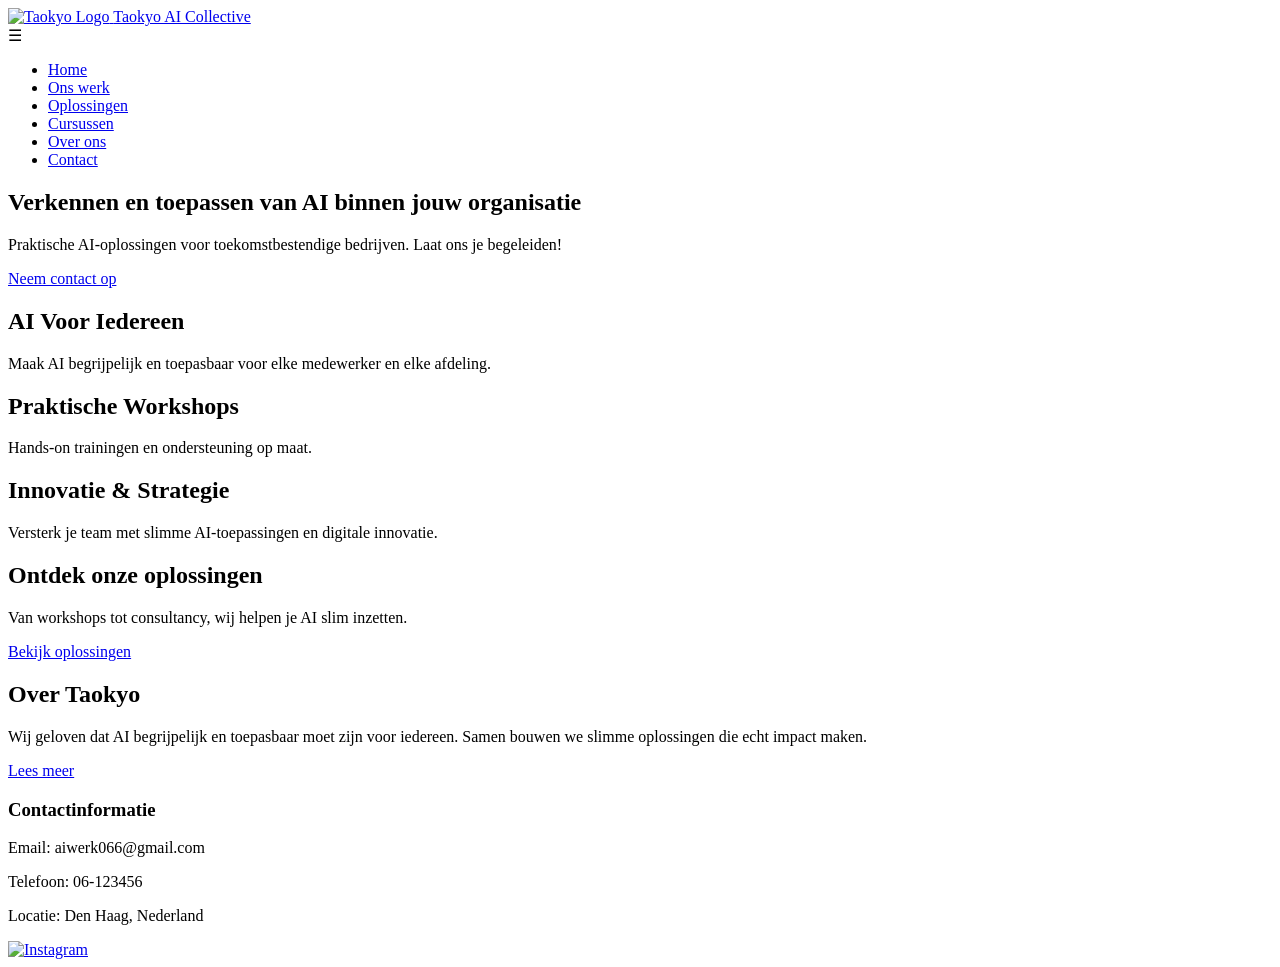
==== index.html @ 987dd40b "Update index.html" ====
<!DOCTYPE html>
<html lang="nl">
<head>
  <meta charset="UTF-8" />
  <meta name="viewport" content="width=device-width, initial-scale=1.0"/>
  <title>Taokyo AI Collective</title>
  <link rel="stylesheet" href="styles.css"/>
  <link rel="preconnect" href="https://fonts.googleapis.com" />
  <link href="https://fonts.googleapis.com/css2?family=Inter&family=Space+Grotesk&display=swap" rel="stylesheet" />
  <script
  src="https://cdn.platform.openai.com/deployments/chatkit/chatkit.js"
  async
></script>
<script src="script.js" defer></script>
</head>
<body>
  <!-- Navbar -->
  <header>
    <nav class="navbar">
      <!-- Logo -->
      <a href="index.html" class="logo">
        <img src="Taokyo.png" alt="Taokyo Logo" />
        <span>Taokyo AI Collective</span>
      </a>
      <!-- Hamburger knop (voor mobiel) -->
      <div class="menu-toggle" id="menu-toggle" aria-label="menu" aria-expanded="false" role="button">
        &#9776; <!-- Unicode hamburger icon -->
      </div>
      <!-- Navigatie links -->
      <ul class="nav-links" id="nav-links">
        <li><a href="index.html">Home</a></li>
        <li><a href="portfolio.html">Ons werk</a></li>
        <li><a href="solutions.html">Oplossingen</a></li>
        <li><a href="cursussen.html">Cursussen</a></li>
        <li><a href="about.html">Over ons</a></li>
        <li><a href="contact.html">Contact</a></li>
      </ul>
    </nav>
  </header>

  <!-- Hero sectie -->
  <section class="hero">
    <div class="hero-content">
      <h1>Verkennen en toepassen van AI binnen jouw organisatie</h1>
      <p>Praktische AI-oplossingen voor toekomstbestendige bedrijven. Laat ons je begeleiden!</p>
      <a href="contact.html" class="btn-primary">Neem contact op</a>
    </div>
  </section>

  <aside id="chat-container" aria-label="Chat assistent"></aside>

  <!-- Features -->
  <section class="features">
    <div class="feature-item">
      <h2>AI Voor Iedereen</h2>
      <p>Maak AI begrijpelijk en toepasbaar voor elke medewerker en elke afdeling.</p>
    </div>
    <div class="feature-item">
      <h2>Praktische Workshops</h2>
      <p>Hands-on trainingen en ondersteuning op maat.</p>
    </div>
    <div class="feature-item">
      <h2>Innovatie & Strategie</h2>
      <p>Versterk je team met slimme AI-toepassingen en digitale innovatie.</p>
    </div>
  </section>

  <!-- Ontdek oplossingen -->
  <section class="solutions-preview">
    <h2>Ontdek onze oplossingen</h2>
    <p>Van workshops tot consultancy, wij helpen je AI slim inzetten.</p>
    <a href="solutions.html" class="btn-primary">Bekijk oplossingen</a>
  </section>

  <!-- Kort over ons -->
  <section class="about-shorte">
    <h2>Over Taokyo</h2>
    <p>Wij geloven dat AI begrijpelijk en toepasbaar moet zijn voor iedereen. Samen bouwen we slimme oplossingen die echt impact maken.</p>
    <a href="about.html" class="btn-primary">Lees meer</a>
  </section>

  <!-- Footer -->
  <footer>
    <div class="footer-content">
      <div>
        <h3>Contactinformatie</h3>
        <p>Email: aiwerk066@gmail.com</p>
        <p>Telefoon: 06-123456</p>
        <p>Locatie: Den Haag, Nederland</p>
      </div>
      <div class="socials">
        <a href="https://instagram.com/taokyo.nl" target="_blank" aria-label="Instagram">
          <img src="instagram-2.png" alt="Instagram" class="social-icon" />
        </a>
      </div>
    </div>
  </footer>
</body>
</html>
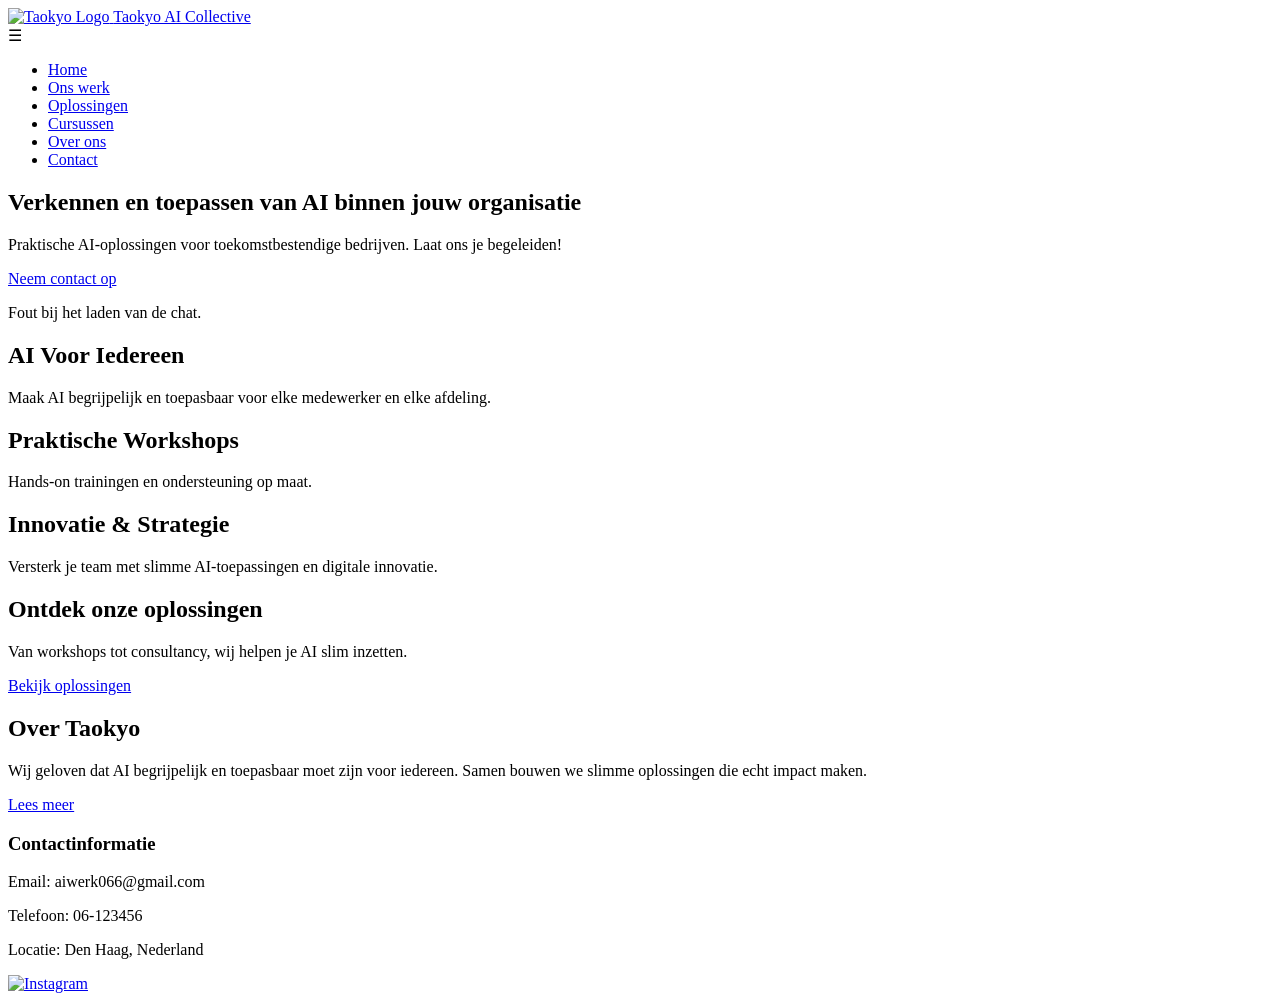
==== commit ee67ea9a: "Update index.html" ====
--- a/index.html
+++ b/index.html
@@ -4,7 +4,7 @@
   <meta charset="UTF-8" />
   <meta name="viewport" content="width=device-width, initial-scale=1.0"/>
   <title>Taokyo AI Collective</title>
-  <link rel="stylesheet" href="styles.css"/>
+  <link rel="stylesheet" href="css/styles.css"/>
   <link rel="preconnect" href="https://fonts.googleapis.com" />
   <link href="https://fonts.googleapis.com/css2?family=Inter&family=Space+Grotesk&display=swap" rel="stylesheet" />
   <script
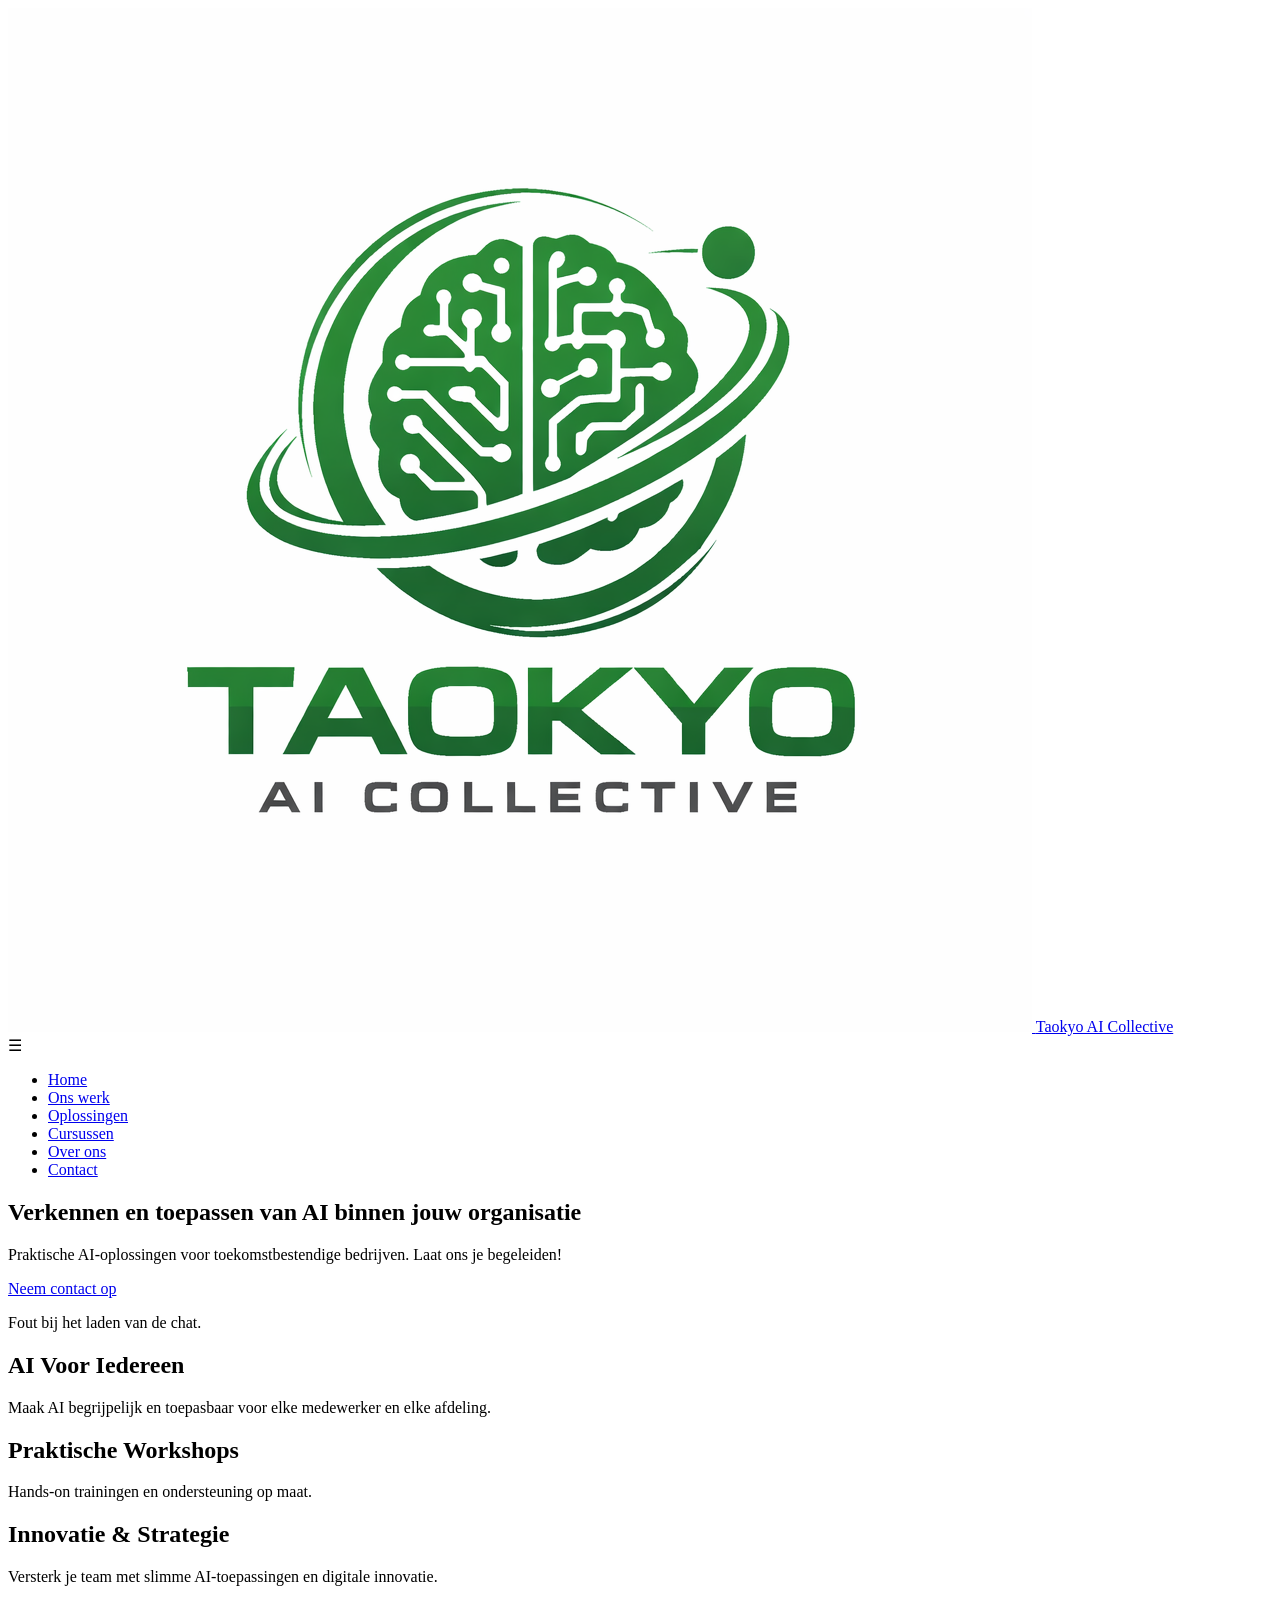
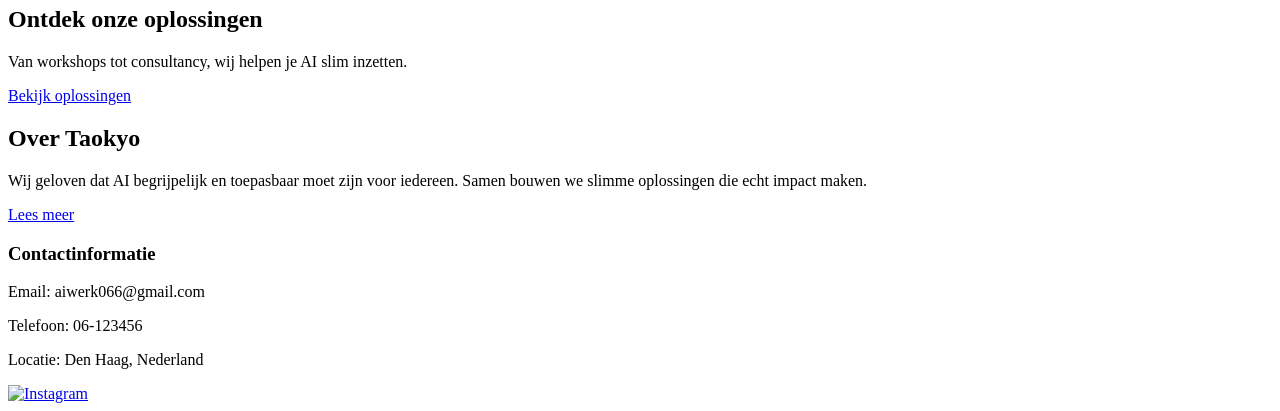
==== commit 845cf88d: "Update index.html" ====
--- a/index.html
+++ b/index.html
@@ -19,7 +19,7 @@
     <nav class="navbar">
       <!-- Logo -->
       <a href="index.html" class="logo">
-        <img src="Taokyo.png" alt="Taokyo Logo" />
+        <img src="Images/Taokyo.png" alt="Taokyo Logo" />
         <span>Taokyo AI Collective</span>
       </a>
       <!-- Hamburger knop (voor mobiel) -->
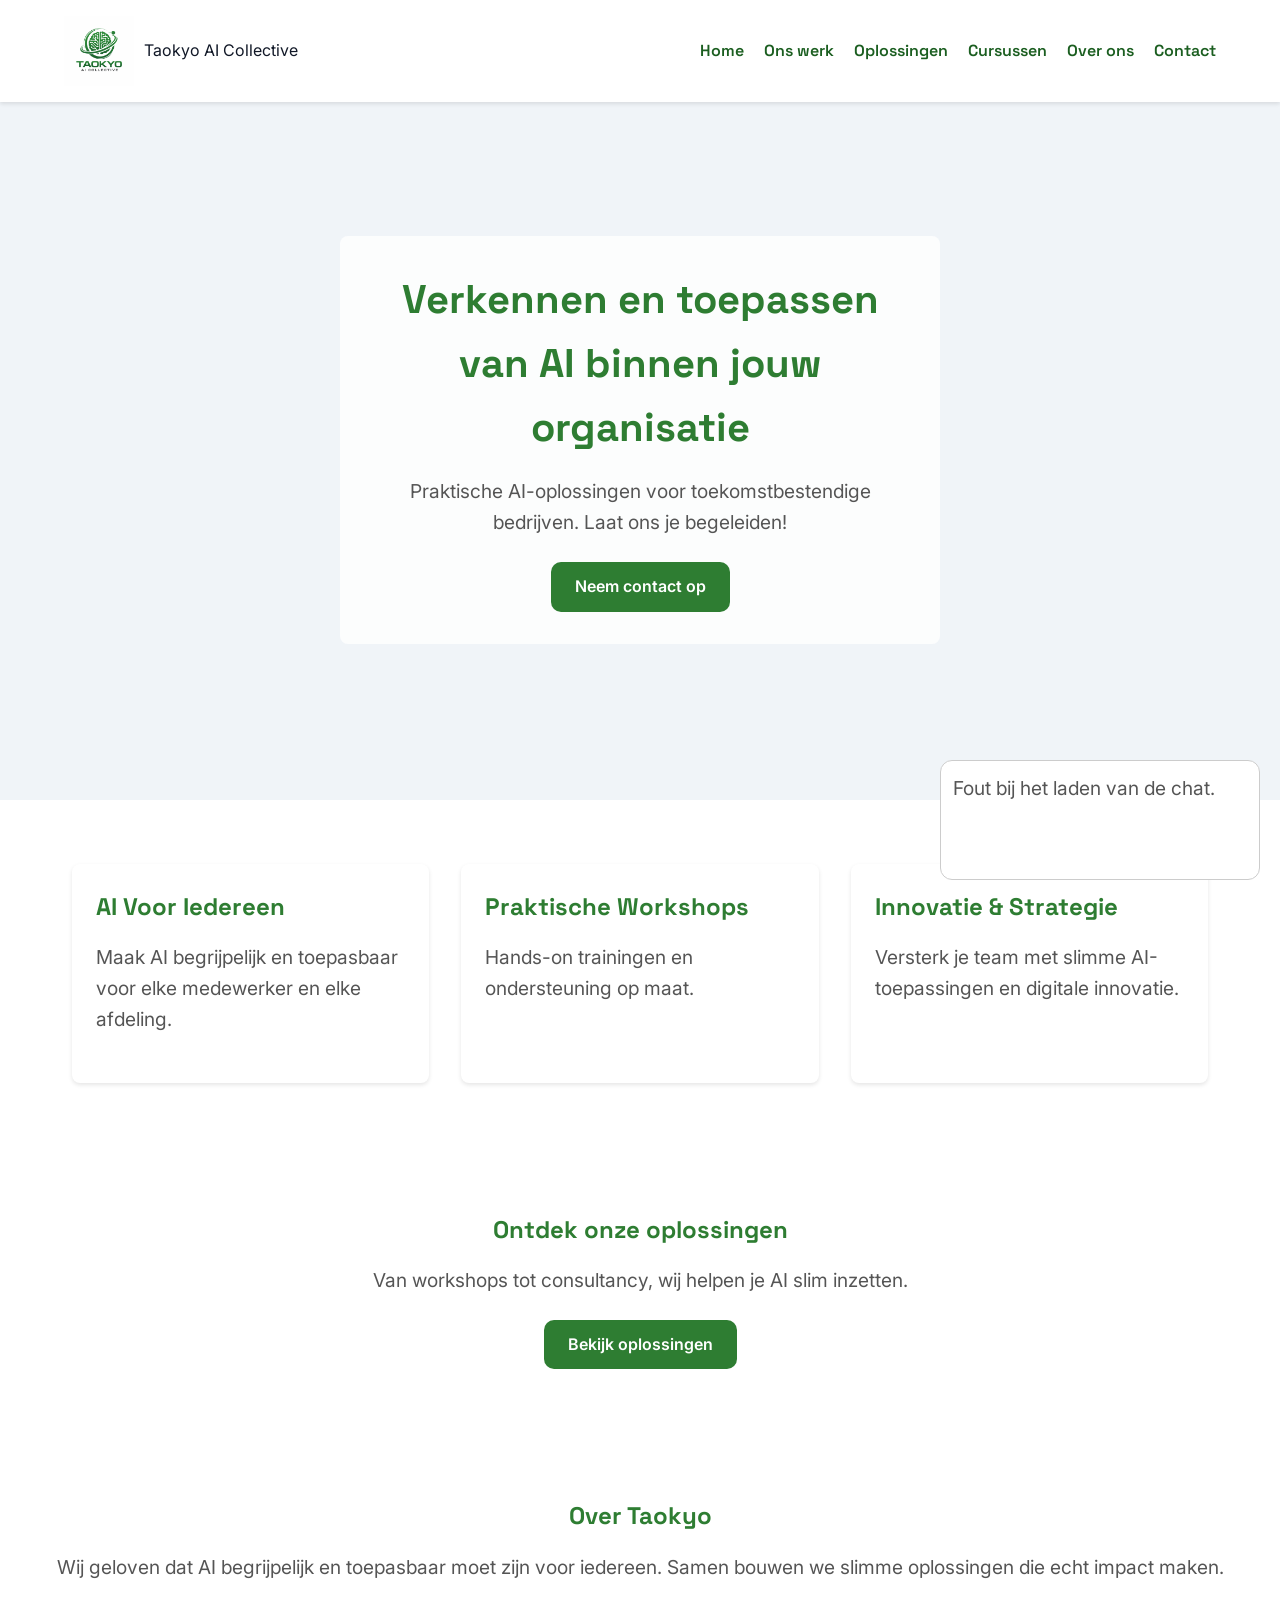
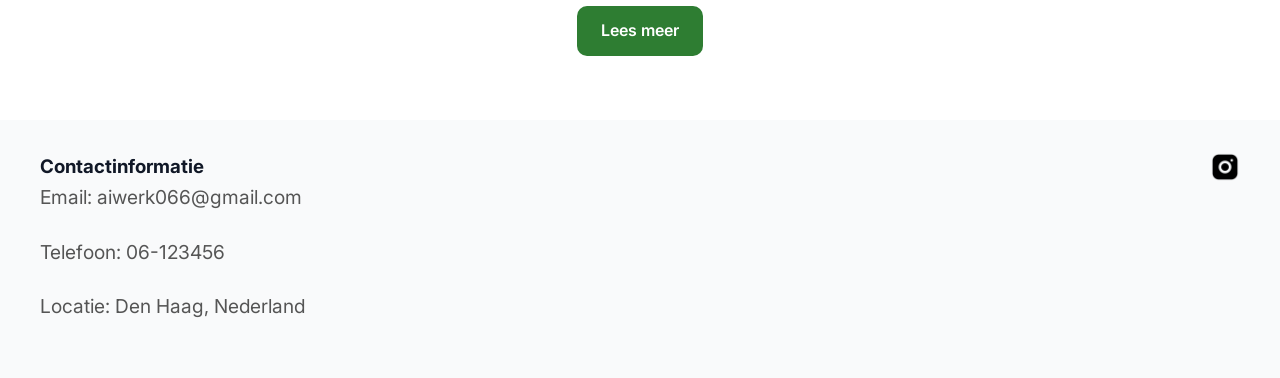
==== commit 32fc18e4: "Update index.html" ====
--- a/index.html
+++ b/index.html
@@ -4,7 +4,7 @@
   <meta charset="UTF-8" />
   <meta name="viewport" content="width=device-width, initial-scale=1.0"/>
   <title>Taokyo AI Collective</title>
-  <link rel="stylesheet" href="css/styles.css"/>
+  <link rel="stylesheet" href="css/style.css"/>
   <link rel="preconnect" href="https://fonts.googleapis.com" />
   <link href="https://fonts.googleapis.com/css2?family=Inter&family=Space+Grotesk&display=swap" rel="stylesheet" />
   <script
@@ -90,7 +90,7 @@
       </div>
       <div class="socials">
         <a href="https://instagram.com/taokyo.nl" target="_blank" aria-label="Instagram">
-          <img src="instagram-2.png" alt="Instagram" class="social-icon" />
+          <img src="Images/instagram-2.png" alt="Instagram" class="social-icon" />
         </a>
       </div>
     </div>
--- a/css/style.css
+++ b/css/style.css
@@ -0,0 +1,275 @@
+/* Reset & basisstijlen */
+* {
+  margin: 0;
+  padding: 0;
+  box-sizing: border-box;
+}
+body {
+  font-family: 'Inter', sans-serif;
+  line-height: 1.6;
+  background-color: #FFFFFF;
+  color: #111827;
+}
+
+/* Link styling */
+a {
+  text-decoration: none;
+  color: inherit;
+}
+
+/* Navbar */
+.navbar {
+  width: 100%;
+  background-color: #FFFFFF;
+  padding: 1rem 2rem;
+  display: flex;
+  justify-content: space-between;
+  align-items: center;
+  box-shadow: 0 2px 4px rgba(0,0,0,0.1);
+  position: fixed;
+  top: 0;
+  z-index: 999;
+}
+.logo {
+  display: flex;
+  align-items: center;
+  gap: 10px;
+}
+.logo img {
+  height: 70px;
+}
+.nav-links {
+  list-style: none;
+  display: flex;
+  gap: 20px;
+}
+.nav-links a {
+  font-weight: 600;
+  font-family: 'Space Grotesk', sans-serif;
+  font-size: 1rem;
+  color: #1B5E20;
+  transition: color 0.3s;
+}
+.nav-links a:hover {
+  color: #2E7D32;
+}
+
+/* Hero sectie */
+.hero {
+  margin-top: 80px;
+  display: flex;
+  align-items: center;
+  justify-content: center;
+  min-height: 80vh;
+  background-color: #f0f4f8;
+  padding: 2rem;
+  background-image: url('hero-background.svg');
+  background-repeat: no-repeat;
+  background-position: center;
+  background-size: cover;
+}
+.hero-content {
+  max-width: 600px;
+  background-color: rgba(255,255,255,0.8);
+  padding: 2rem;
+  border-radius: 8px;
+  text-align: center;
+}
+h1 {
+  font-family: 'Space Grotesk', sans-serif;
+  font-size: 2.5rem;
+  color: #2E7D32;
+  margin-bottom: 1rem;
+}
+p {
+  font-family: 'Inter', sans-serif;
+  font-size: 1.2rem;
+  color: #555;
+  margin-bottom: 1.5rem;
+}
+.btn-primary {
+  background-color: #2E7D32;
+  color: white;
+  padding: 0.75rem 1.5rem;
+  border-radius: 10px;
+  font-family: 'Inter', sans-serif;
+  font-weight: 600;
+  font-size: 1rem;
+  display: inline-block;
+  transition: background-color 0.3s;
+}
+.btn-primary:hover {
+  background-color: #1B5E20;
+}
+
+/* Features en andere secties */
+.features,
+.grid-cursussen {
+  display: grid;
+  grid-template-columns: repeat(auto-fit, minmax(250px, 1fr));
+  gap: 2rem;
+  padding: 4rem 2rem;
+  max-width: 1200px;
+  margin: 0 auto;
+}
+.feature-item, .cursus-tegel {
+  background-color: #fff;
+  padding: 1.5rem;
+  border-radius: 8px;
+  box-shadow: 0 2px 4px rgba(0,0,0,0.1);
+  transition: box-shadow 0.3s;
+}
+.feature-item:hover, .cursus-tegel:hover {
+  box-shadow: 0 4px 8px rgba(0,0,0,0.2);
+}
+h2 {
+  color: #2E7D32;
+  margin-bottom: 1rem;
+  font-family: 'Space Grotesk', sans-serif;
+}
+.solutions-preview,
+.about-shorte {
+  text-align: center;
+  padding: 4rem 2rem;
+}
+footer {
+  background-color: #F9FAFB;
+  padding: 2rem;
+}
+.footer-content {
+  display: flex;
+  flex-direction: column;
+  align-items: center;
+  gap: 1.5rem;
+  max-width: 1200px;
+  margin: 0 auto;
+}
+.social-icon {
+  width: 30px;
+  height: 30px;
+  transition: transform 0.3s;
+}
+.social-icon:hover {
+  transform: scale(1.2);
+}
+
+/* Responsieve layout aanvullingen */
+@media (min-width: 768px) {
+  /* Navbar layout voor groter scherm */
+  .navbar {
+    padding: 1rem 4rem;
+  }
+  /* Flexie voor footer op grotere schermen */
+  .footer-content {
+    flex-direction: row;
+    justify-content: space-between;
+    align-items: flex-start;
+  }
+}
+
+/* Verberg de hamburger knop standaard op grote schermen */
+.menu-toggle {
+  display: none;
+  font-size: 1.5rem;
+  cursor: pointer;
+  padding: 0 10px;
+}
+
+/* Responsive styling: op mobiel (max-width: 768px) */
+@media(max-width: 768px) {
+  /* Laat menu-toggle zien */
+  .menu-toggle {
+    display: block;
+  }
+  /* Verberg standaard het menu (trekt in) */
+  #nav-links {
+    display: none;
+    position: absolute;
+    top: 60px; /* onder de navbar, pas aan indien nodig */
+    right: 20px;
+    background-color: #fff;
+    flex-direction: column;
+    padding: 1rem;
+    border-radius: 8px;
+    box-shadow: 0 2px 8px rgba(0,0,0,0.2);
+    width: 200px; /* of zekere breedte */
+  }
+  /* Laat menu zien wanneer actief (met klasse 'show') */
+  #nav-links.show {
+    display: flex;
+  }
+  
+  /* Aanpassingen voor de nav links op mobiel (optioneel) */
+  .nav-links li {
+    margin-bottom: 10px;
+  }
+
+  h1 {
+    font-size: 2rem; /* minder groot op mobiel */
+  }
+  p, li, span {
+    font-size: 1rem;
+  }
+  /* knoppen */
+  .btn-primary {
+    font-size: 0.9rem;
+    padding: 10px 20px;
+  }
+}
+
+/* Verberg de hamburger standaard, enkel zichtbaar op mobiel */
+.menu-toggle {
+  display: none;
+}
+
+/* Responsive media query voor schermen ≤768px */
+@media(max-width: 768px) {
+  .menu-toggle {
+    display: block;
+  }
+  #nav-links {
+    display: none; /* standaard verborgen op mobiel */
+    position: absolute;
+    top: 60px;
+    right: 20px;
+    background: #fff;
+    flex-direction: column;
+    padding: 1rem;
+    border-radius: 8px;
+    box-shadow: 0 2px 8px rgba(0,0,0,0.2);
+    width: 200px;
+  }
+  #nav-links.show {
+    display: flex; /* zichtbaar maken wanneer 'show' klasse */
+  }
+}
+
+/* Maak dat de 'main' of je hoofd content niet te breed wordt */
+main {
+  max-width: 1200px; /* of andere breedte die je wilt */
+  width: 100%; /* neemt volledige breedte op mobiele apparaten */
+  box-sizing: border-box; /* zorgt dat padding niet breder maakt dan gewenst */
+  margin: 0 auto; /* centrer */
+  padding: 30px;
+  margin-top: 150px;
+}
+
+/* Responsieve aanpassing op kleiner scherm */
+@media(max-width: 768px) {
+  main {
+    padding: 30px; /* minder padding op mobiel */
+  }
+}
+
+#chat-container {
+  position: fixed;
+  right: 20px;
+  bottom: 20px;
+  width: 320px;
+  min-height: 120px;
+  background: white;
+  border: 1px solid #ccc;
+  z-index: 9999;
+  padding: 12px;
+  border-radius: 12px;
+}
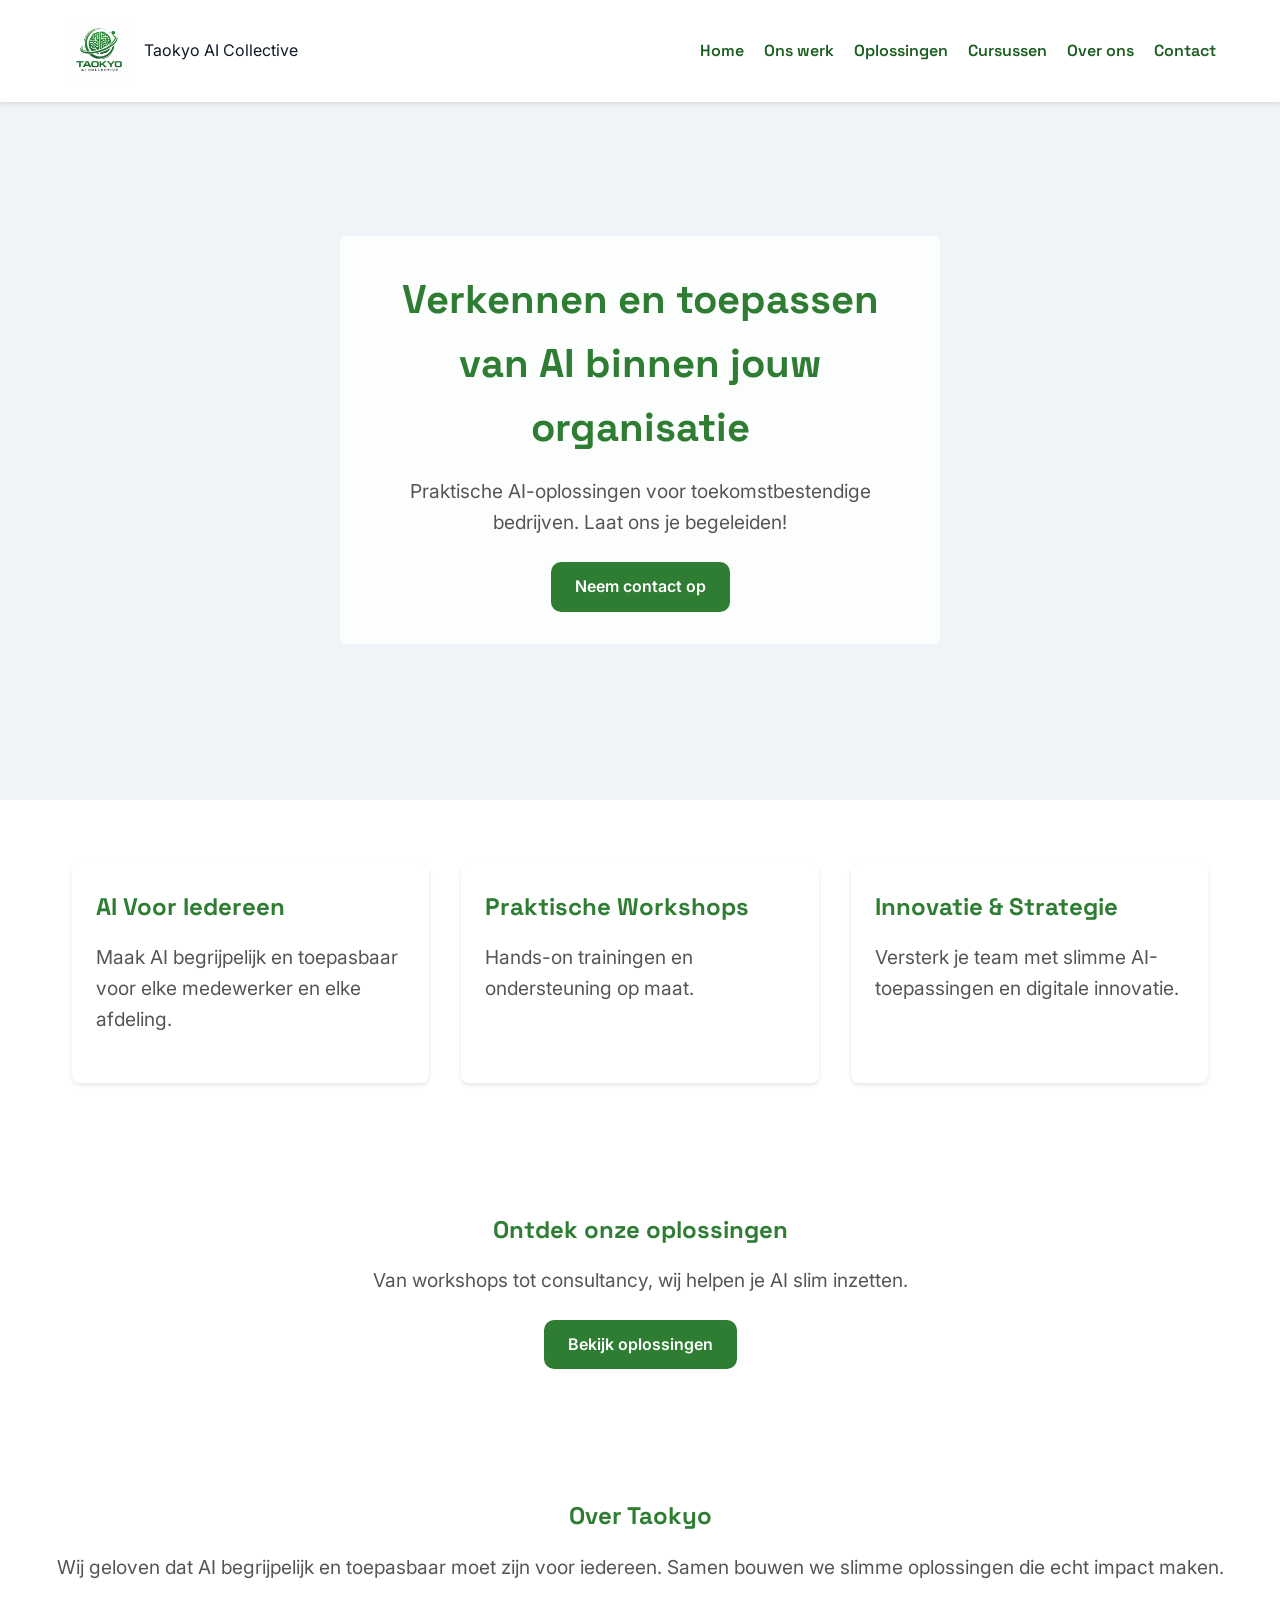
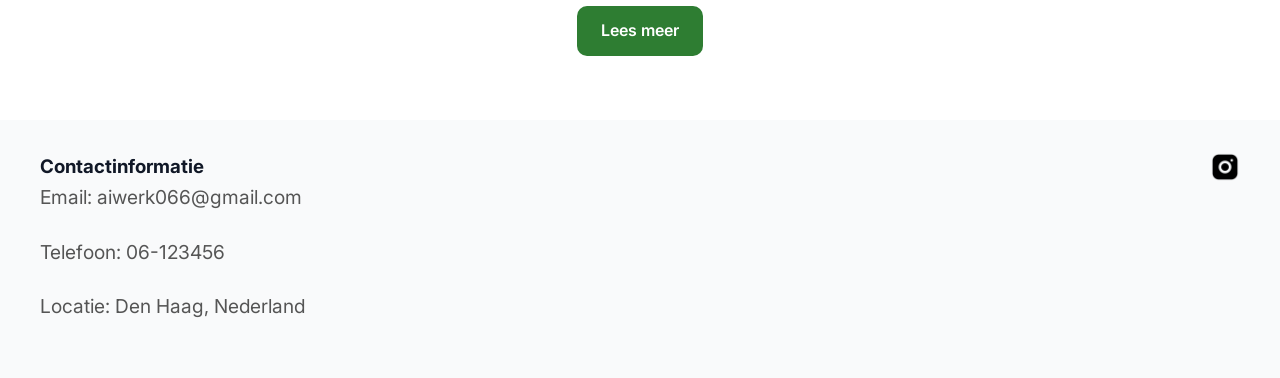
==== commit f18ac07c: "Update index.html" ====
--- a/index.html
+++ b/index.html
@@ -95,5 +95,6 @@
       </div>
     </div>
   </footer>
+  <script src="js/script.js"></script>
 </body>
 </html>
--- a/css/style.css
+++ b/css/style.css
@@ -272,4 +272,5 @@
   z-index: 9999;
   padding: 12px;
   border-radius: 12px;
-}
+  display: none;
+}
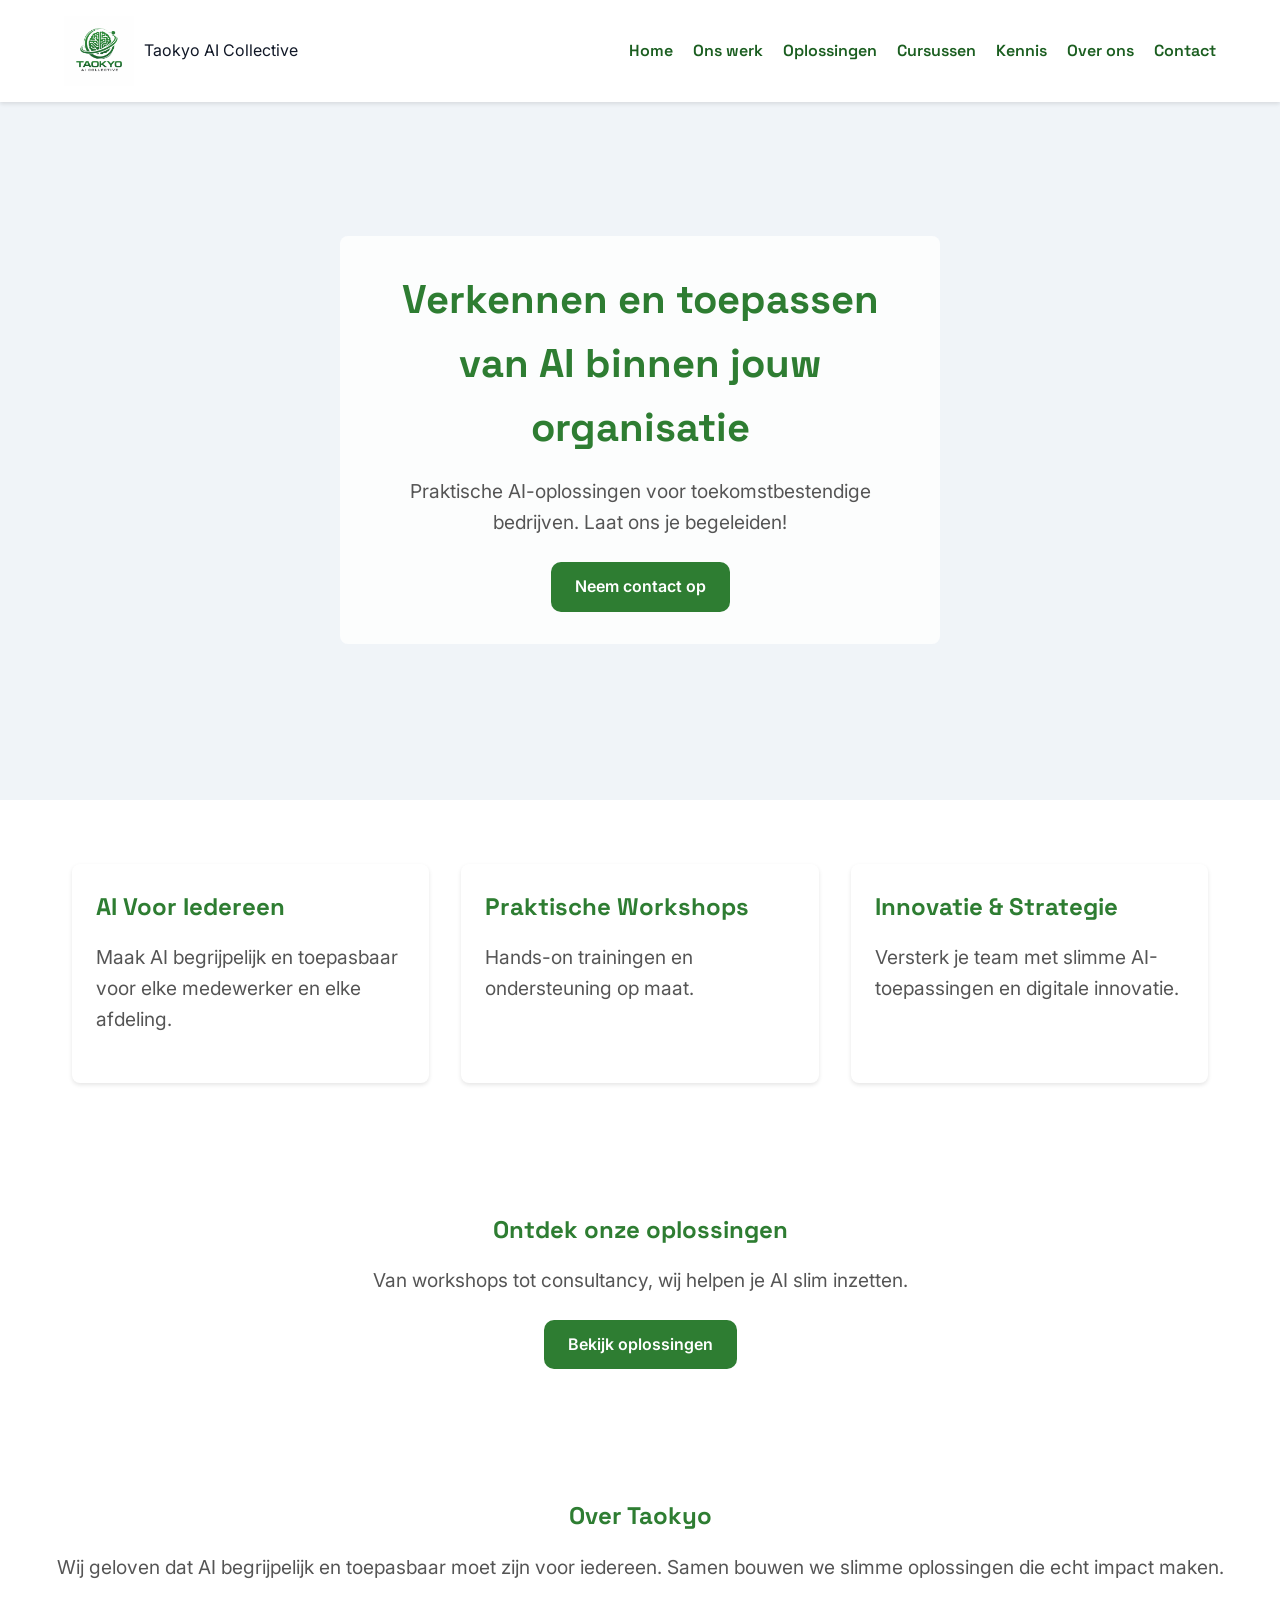
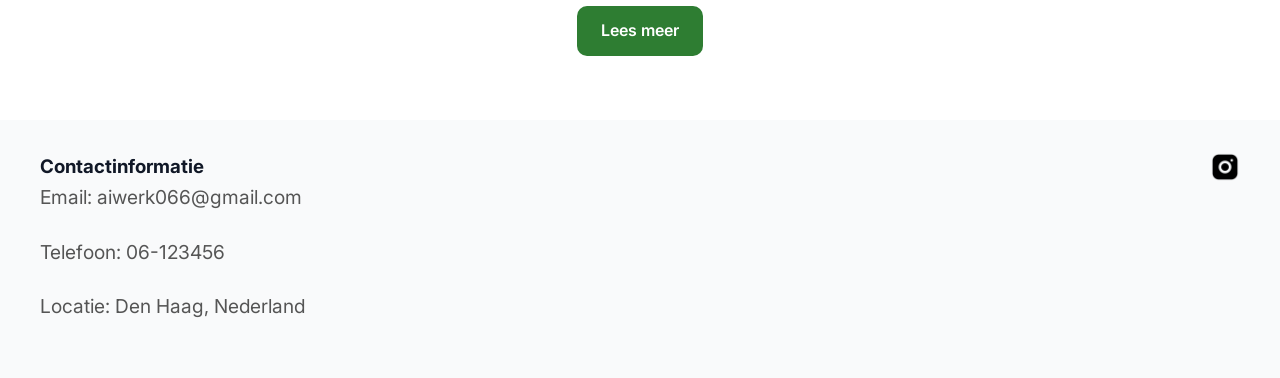
==== commit 1683b5cf: "Update index.html" ====
--- a/index.html
+++ b/index.html
@@ -32,6 +32,7 @@
         <li><a href="portfolio.html">Ons werk</a></li>
         <li><a href="solutions.html">Oplossingen</a></li>
         <li><a href="cursussen.html">Cursussen</a></li>
+        <li><a href="kennis.html">Kennis</a></li>
         <li><a href="about.html">Over ons</a></li>
         <li><a href="contact.html">Contact</a></li>
       </ul>
--- a/css/style.css
+++ b/css/style.css
@@ -274,3 +274,37 @@
   border-radius: 12px;
   display: none;
 }
+
+.menu-toggle {
+  display: none;
+  font-size: 1.5rem;
+  cursor: pointer;
+  padding: 0 10px;
+}
+
+@media (max-width: 768px) {
+  .menu-toggle {
+    display: block;
+  }
+
+  #nav-links {
+    display: none;
+    position: absolute;
+    top: 60px;
+    right: 20px;
+    background: #fff;
+    flex-direction: column;
+    padding: 1rem;
+    border-radius: 8px;
+    box-shadow: 0 2px 8px rgba(0,0,0,0.2);
+    width: 200px;
+  }
+
+  #nav-links.show {
+    display: flex;
+  }
+
+  .nav-links li {
+    margin-bottom: 10px;
+  }
+}
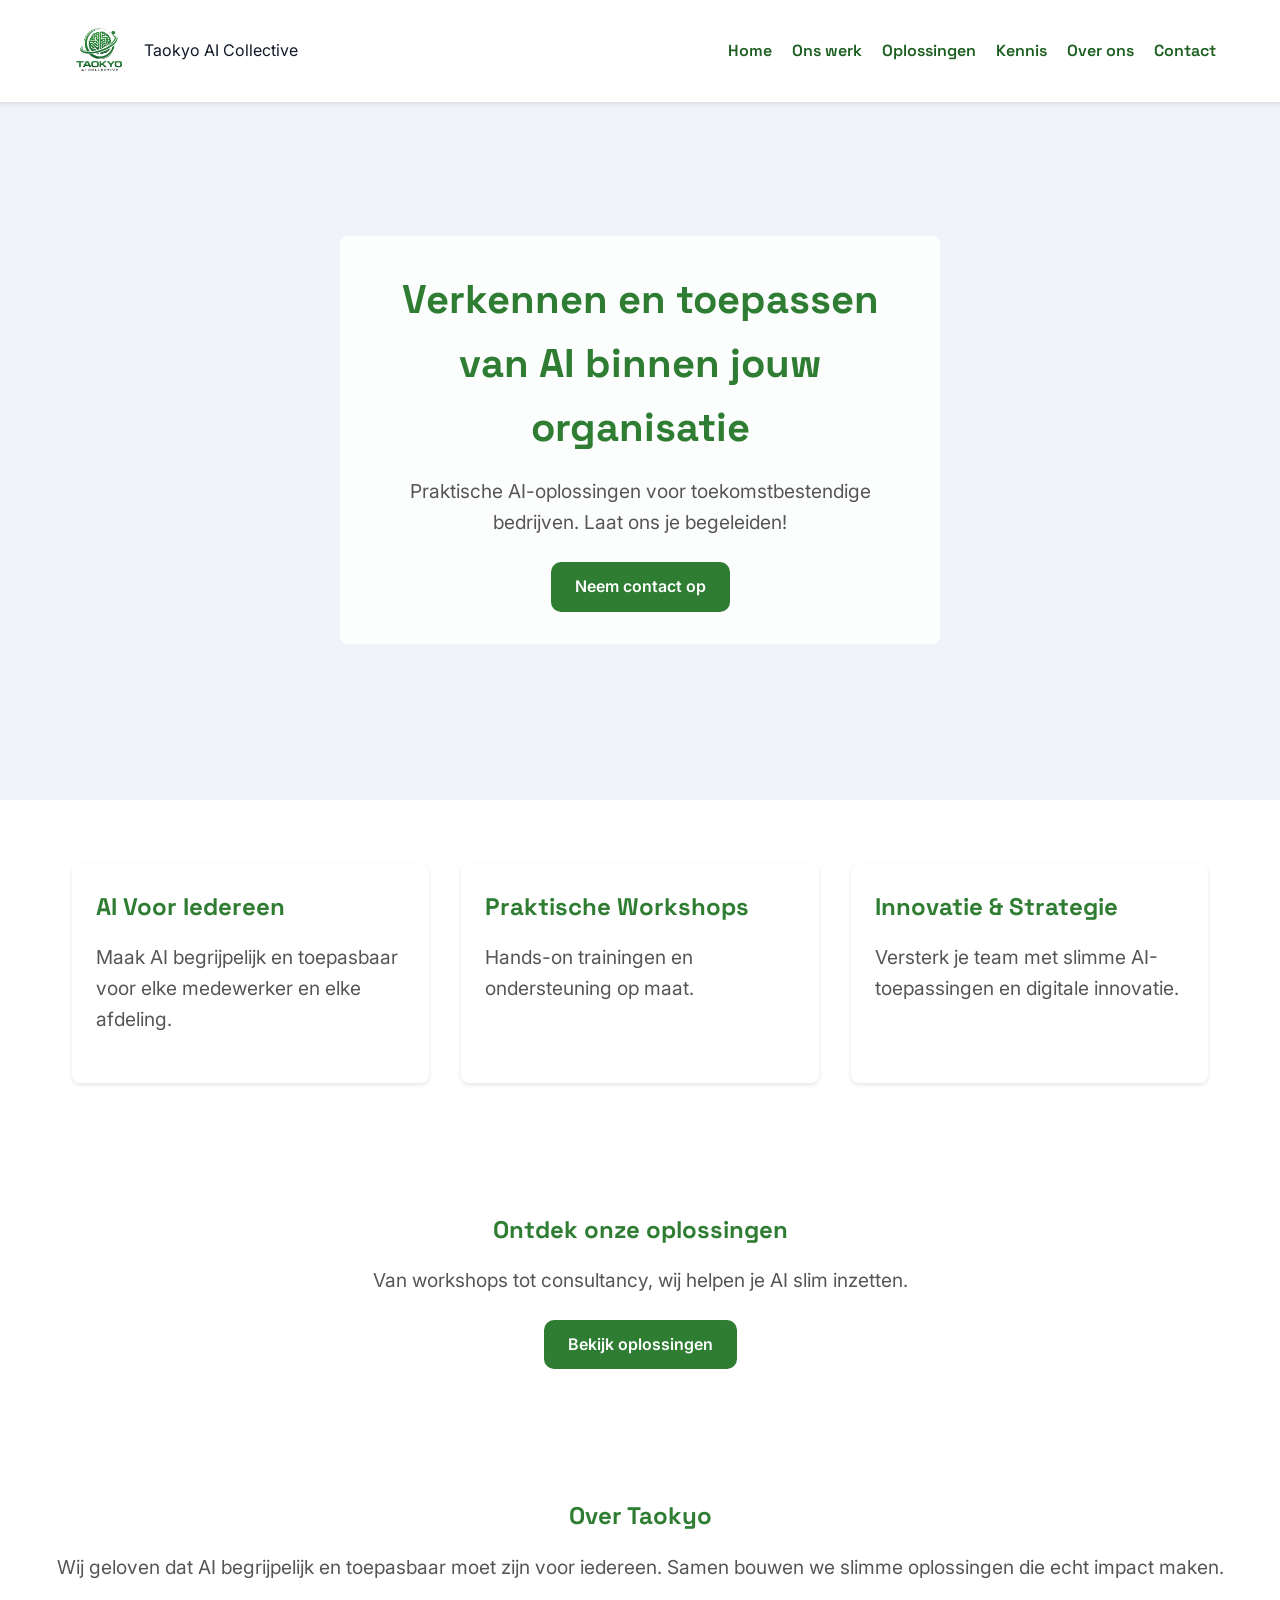
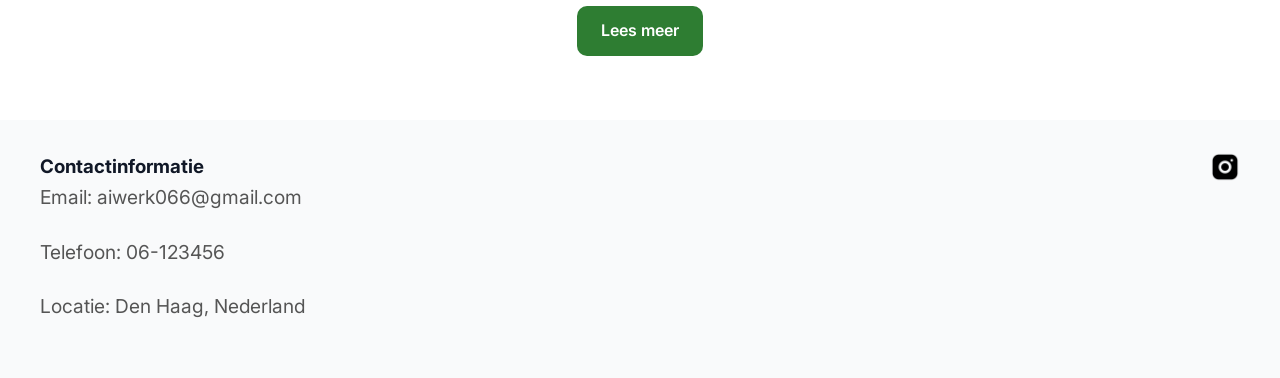
==== commit 8f58a2e5: "Update index.html" ====
--- a/index.html
+++ b/index.html
@@ -31,7 +31,6 @@
         <li><a href="index.html">Home</a></li>
         <li><a href="portfolio.html">Ons werk</a></li>
         <li><a href="solutions.html">Oplossingen</a></li>
-        <li><a href="cursussen.html">Cursussen</a></li>
         <li><a href="kennis.html">Kennis</a></li>
         <li><a href="about.html">Over ons</a></li>
         <li><a href="contact.html">Contact</a></li>
--- a/css/style.css
+++ b/css/style.css
@@ -308,3 +308,400 @@
     margin-bottom: 10px;
   }
 }
+
+:root {
+  --black: #111111;
+  --white: #ffffff;
+  --gray-light: #f4f4f4;
+  --gray: #888888;
+  --border: #e2e2e2;
+}
+
+.kennisbank-page {
+  margin: 0;
+  font-family: Arial, Helvetica, sans-serif;
+  color: var(--black);
+  background: var(--white);
+}
+
+.kennisbank-page * { box-sizing: border-box; }
+.kennisbank-page a { text-decoration: none; color: inherit; }
+
+/* ---------- HERO ---------- */
+.kennisbank-page .hero {
+  position: relative;
+  overflow: hidden;
+  padding: 60px 20px 0;
+  background: var(--white);
+  text-align: center;
+}
+
+.kennisbank-page .hero-content {
+  position: relative;
+  z-index: 3;
+  max-width: 700px;
+  margin: 0 auto;
+  background: none;
+  padding: 0;
+  border-radius: 0;
+}
+
+.kennisbank-page .badge {
+  display: inline-block;
+  padding: 6px 16px;
+  border: 1px solid var(--border);
+  border-radius: 999px;
+  font-size: 13px;
+  color: var(--gray);
+  margin-bottom: 24px;
+}
+
+.kennisbank-page .hero h1 {
+  font-size: 44px;
+  line-height: 1.15;
+  margin: 0 0 16px;
+  font-weight: 700;
+}
+
+.kennisbank-page .hero p {
+  font-size: 16px;
+  color: var(--gray);
+  margin: 0 0 28px;
+}
+
+.kennisbank-page .btn-primary {
+  display: inline-block;
+  background: rgb(46, 125, 50);
+  color: var(--white);
+  padding: 14px 32px;
+  border-radius: 10px;
+  font-weight: 600;
+  font-size: 15px;
+}
+
+.kennisbank-page .btn-primary:hover { background: #333; }
+
+/* ---------- FAN / ARC VISUAL ---------- */
+.kennisbank-page .fan-wrap {
+  position: relative;
+  height: 340px;
+  margin-top: 50px;
+}
+
+.kennisbank-page .fan-track {
+  position: absolute;
+  inset: 0;
+  z-index: 5;
+}
+
+.kennisbank-page .fan-card {
+  position: absolute;
+  top: 50%;
+  left: 50%;
+  width: 130px;
+  height: 170px;
+  margin: -85px 0 0 -65px;
+  background: var(--white);
+  border: 1px solid var(--border);
+  border-radius: 14px;
+  box-shadow: 0 12px 24px rgba(0,0,0,0.08);
+  overflow: hidden;
+  display: block;
+  cursor: pointer;
+  transition: transform 0.25s ease, box-shadow 0.25s ease, opacity 0.25s ease;
+  will-change: transform;
+}
+
+.kennisbank-page .fan-card img {
+  width: 100%;
+  height: 100%;
+  object-fit: cover;
+  display: block;
+}
+.kennisbank-page .arc-overlay {
+  position: absolute;
+  left: 50%;
+  bottom: -140px;
+  width: 900px;
+  height: 400px;
+  transform: translateX(-50%);
+  background: radial-gradient(circle at 50% 0%, var(--white) 55%, rgba(255,255,255,0) 75%);
+  z-index: 2;
+  pointer-events: none;
+}
+
+.kennisbank-page .pill {
+  position: absolute;
+  z-index: 3;
+  display: flex;
+  align-items: center;
+  gap: 8px;
+  background: var(--white);
+  border: 1px solid var(--border);
+  border-radius: 999px;
+  padding: 8px 16px;
+  font-size: 13px;
+  font-weight: 600;
+  box-shadow: 0 6px 16px rgba(0,0,0,0.06);
+}
+
+.kennisbank-page .pill-1 { left: 18%; top: 78%; }
+.kennisbank-page .pill-2 { left: 40%; top: 92%; }
+.kennisbank-page .pill-3 { right: 40%; top: 92%; left: auto; }
+.kennisbank-page .pill-4 { right: 18%; top: 78%; left: auto; }
+
+/* ---------- ICONS ---------- */
+.kennisbank-page .icon-play,
+.kennisbank-page .icon-doc,
+.kennisbank-page .icon-search,
+.kennisbank-page .icon-refresh {
+  display: inline-block;
+  width: 18px;
+  height: 18px;
+  position: relative;
+}
+
+.kennisbank-page .fan-icon { width: 26px; height: 26px; }
+
+.kennisbank-page .icon-play::before {
+  content: "";
+  position: absolute;
+  left: 4px;
+  top: 2px;
+  width: 0;
+  height: 0;
+  border-top: 7px solid transparent;
+  border-bottom: 7px solid transparent;
+  border-left: 11px solid var(--black);
+}
+
+.kennisbank-page .icon-doc::before {
+  content: "";
+  position: absolute;
+  left: 3px;
+  top: 1px;
+  width: 12px;
+  height: 16px;
+  border: 2px solid var(--black);
+  border-radius: 2px;
+}
+.kennisbank-page .icon-doc::after {
+  content: "";
+  position: absolute;
+  left: 6px;
+  top: 6px;
+  width: 6px;
+  height: 2px;
+  background: var(--black);
+  box-shadow: 0 4px 0 var(--black), 0 8px 0 var(--black);
+}
+
+.kennisbank-page .icon-search::before {
+  content: "";
+  position: absolute;
+  left: 1px;
+  top: 1px;
+  width: 10px;
+  height: 10px;
+  border: 2px solid var(--black);
+  border-radius: 50%;
+}
+.kennisbank-page .icon-search::after {
+  content: "";
+  position: absolute;
+  left: 10px;
+  top: 10px;
+  width: 7px;
+  height: 2px;
+  background: var(--black);
+  transform: rotate(45deg);
+}
+
+.kennisbank-page .icon-refresh::before {
+  content: "";
+  position: absolute;
+  left: 1px;
+  top: 1px;
+  width: 14px;
+  height: 14px;
+  border: 2px solid var(--black);
+  border-radius: 50%;
+  border-right-color: transparent;
+}
+.kennisbank-page .icon-refresh::after {
+  content: "";
+  position: absolute;
+  left: 10px;
+  top: -1px;
+  width: 0;
+  height: 0;
+  border-left: 4px solid transparent;
+  border-right: 4px solid transparent;
+  border-bottom: 5px solid var(--black);
+  transform: rotate(90deg);
+}
+
+/* ---------- KENNISBANK GRID ---------- */
+.kennisbank-page .kennisbank {
+  max-width: 1100px;
+  margin: 80px auto 100px;
+  padding: 0 20px;
+}
+
+.kennisbank-page .kennisbank h2 {
+  font-size: 28px;
+  margin-bottom: 24px;
+  text-align: center;
+}
+
+.kennisbank-page .filters {
+  display: flex;
+  justify-content: center;
+  gap: 10px;
+  margin-bottom: 40px;
+}
+
+.kennisbank-page .filter-btn {
+  border: 1px solid var(--border);
+  background: var(--white);
+  padding: 8px 20px;
+  border-radius: 999px;
+  font-size: 14px;
+  cursor: pointer;
+  color: var(--gray);
+}
+
+.kennisbank-page .filter-btn.active,
+.kennisbank-page .filter-btn:hover {
+  background: var(--black);
+  color: var(--white);
+  border-color: var(--black);
+}
+
+.kennisbank-page .kb-grid {
+  display: grid;
+  grid-template-columns: repeat(3, 1fr);
+  gap: 24px;
+}
+
+.kennisbank-page .kb-card {
+  text-align: left;
+  border: 1px solid var(--border);
+  border-radius: 14px;
+  padding: 24px;
+  background: var(--white);
+  cursor: pointer;
+  font-family: inherit;
+  display: flex;
+  flex-direction: column;
+  gap: 6px;
+  transition: transform 0.15s ease, box-shadow 0.15s ease;
+}
+
+.kennisbank-page .kb-card:hover {
+  transform: translateY(-4px);
+  box-shadow: 0 14px 30px rgba(0,0,0,0.08);
+}
+
+.kennisbank-page .kb-icon { margin-bottom: 8px; }
+
+.kennisbank-page .kb-tag {
+  font-size: 11px;
+  text-transform: uppercase;
+  letter-spacing: 0.05em;
+  color: var(--gray);
+  margin-bottom: 4px;
+}
+
+.kennisbank-page .kb-card h3 {
+  margin: 0;
+  font-size: 17px;
+}
+
+.kennisbank-page .kb-card p {
+  margin: 0;
+  font-size: 14px;
+  color: var(--gray);
+}
+
+.kennisbank-page .kb-card.hidden { display: none; }
+
+/* ---------- MODAL ---------- */
+.kennisbank-page .modal-overlay {
+  position: fixed;
+  inset: 0;
+  background: rgba(0,0,0,0.5);
+  display: none;
+  align-items: center;
+  justify-content: center;
+  z-index: 100;
+  padding: 20px;
+}
+
+.kennisbank-page .modal-overlay.open { display: flex; }
+
+.kennisbank-page .modal {
+  position: relative;
+  background: var(--white);
+  border-radius: 14px;
+  max-width: 520px;
+  width: 100%;
+  padding: 32px;
+}
+
+.kennisbank-page .modal-close {
+  position: absolute;
+  top: 12px;
+  right: 16px;
+  background: none;
+  border: none;
+  font-size: 22px;
+  cursor: pointer;
+  color: var(--gray);
+}
+
+.kennisbank-page .modal-media {
+  width: 100%;
+  height: 200px;
+  background: var(--gray-light);
+  border-radius: 10px;
+  display: none;
+  align-items: center;
+  justify-content: center;
+  margin-bottom: 16px;
+}
+
+.kennisbank-page .modal-media.show { display: flex; }
+
+.kennisbank-page .modal-tag {
+  font-size: 11px;
+  text-transform: uppercase;
+  letter-spacing: 0.05em;
+  color: var(--gray);
+}
+
+.kennisbank-page .modal h2 { margin: 6px 0 10px; }
+.kennisbank-page .modal p { margin: 0; color: var(--gray); line-height: 1.5; }
+
+/* ---------- RESPONSIVE ---------- */
+@media (max-width: 720px) {
+  .kennisbank-page .hero h1 { font-size: 30px; }
+  .kennisbank-page .fan-wrap { height: 240px; }
+  .kennisbank-page .fan-track { gap: 12px; }
+.kennisbank-page .fan-card { width: 90px; height: 120px; margin: -60px 0 0 -45px; }
+  .kennisbank-page .pill { font-size: 11px; padding: 6px 12px; }
+  .kennisbank-page .kb-grid { grid-template-columns: 1fr; }
+}
+
+
+.kennisbank-page .hero {
+  position: relative;
+  overflow: hidden;
+  display: block;
+  min-height: auto;
+  background-image: none;
+  background-color: var(--white);
+  padding: 60px 20px 0;
+  margin-top: 80px;
+  text-align: center;
+}
